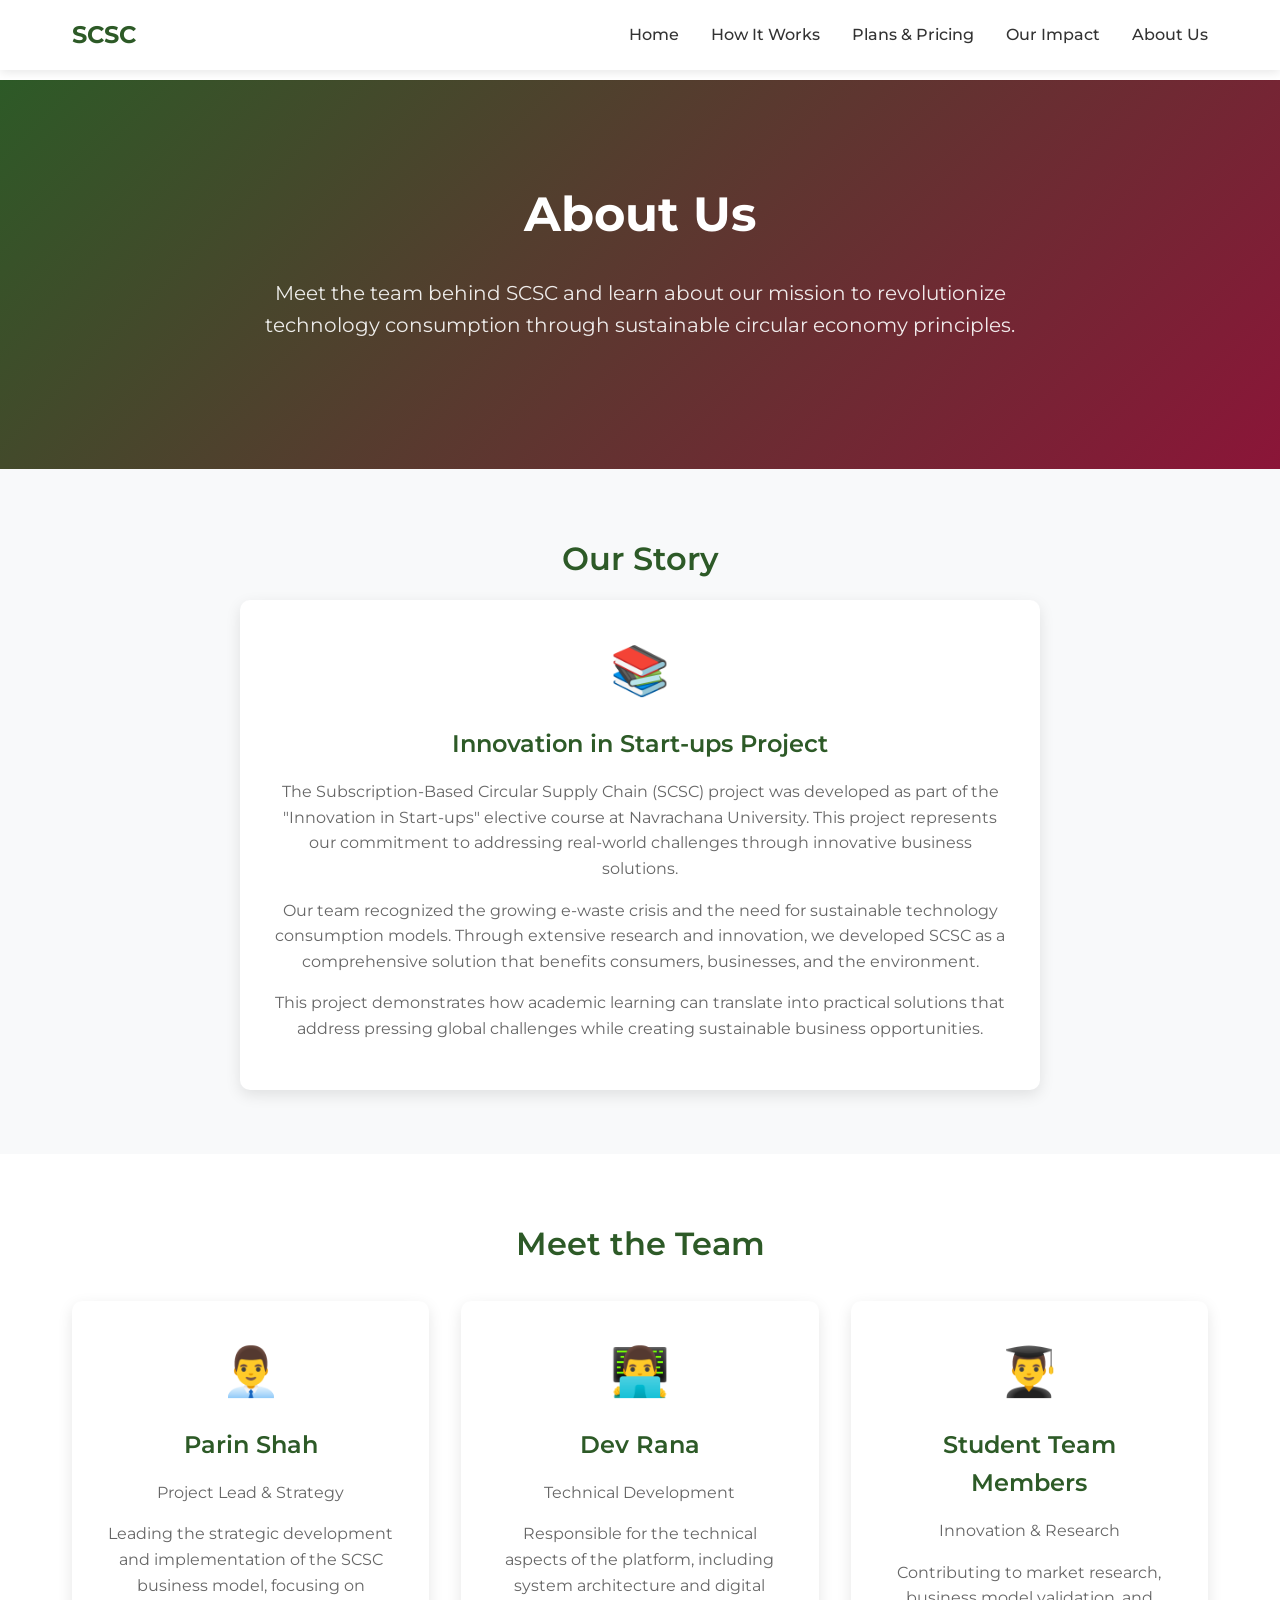
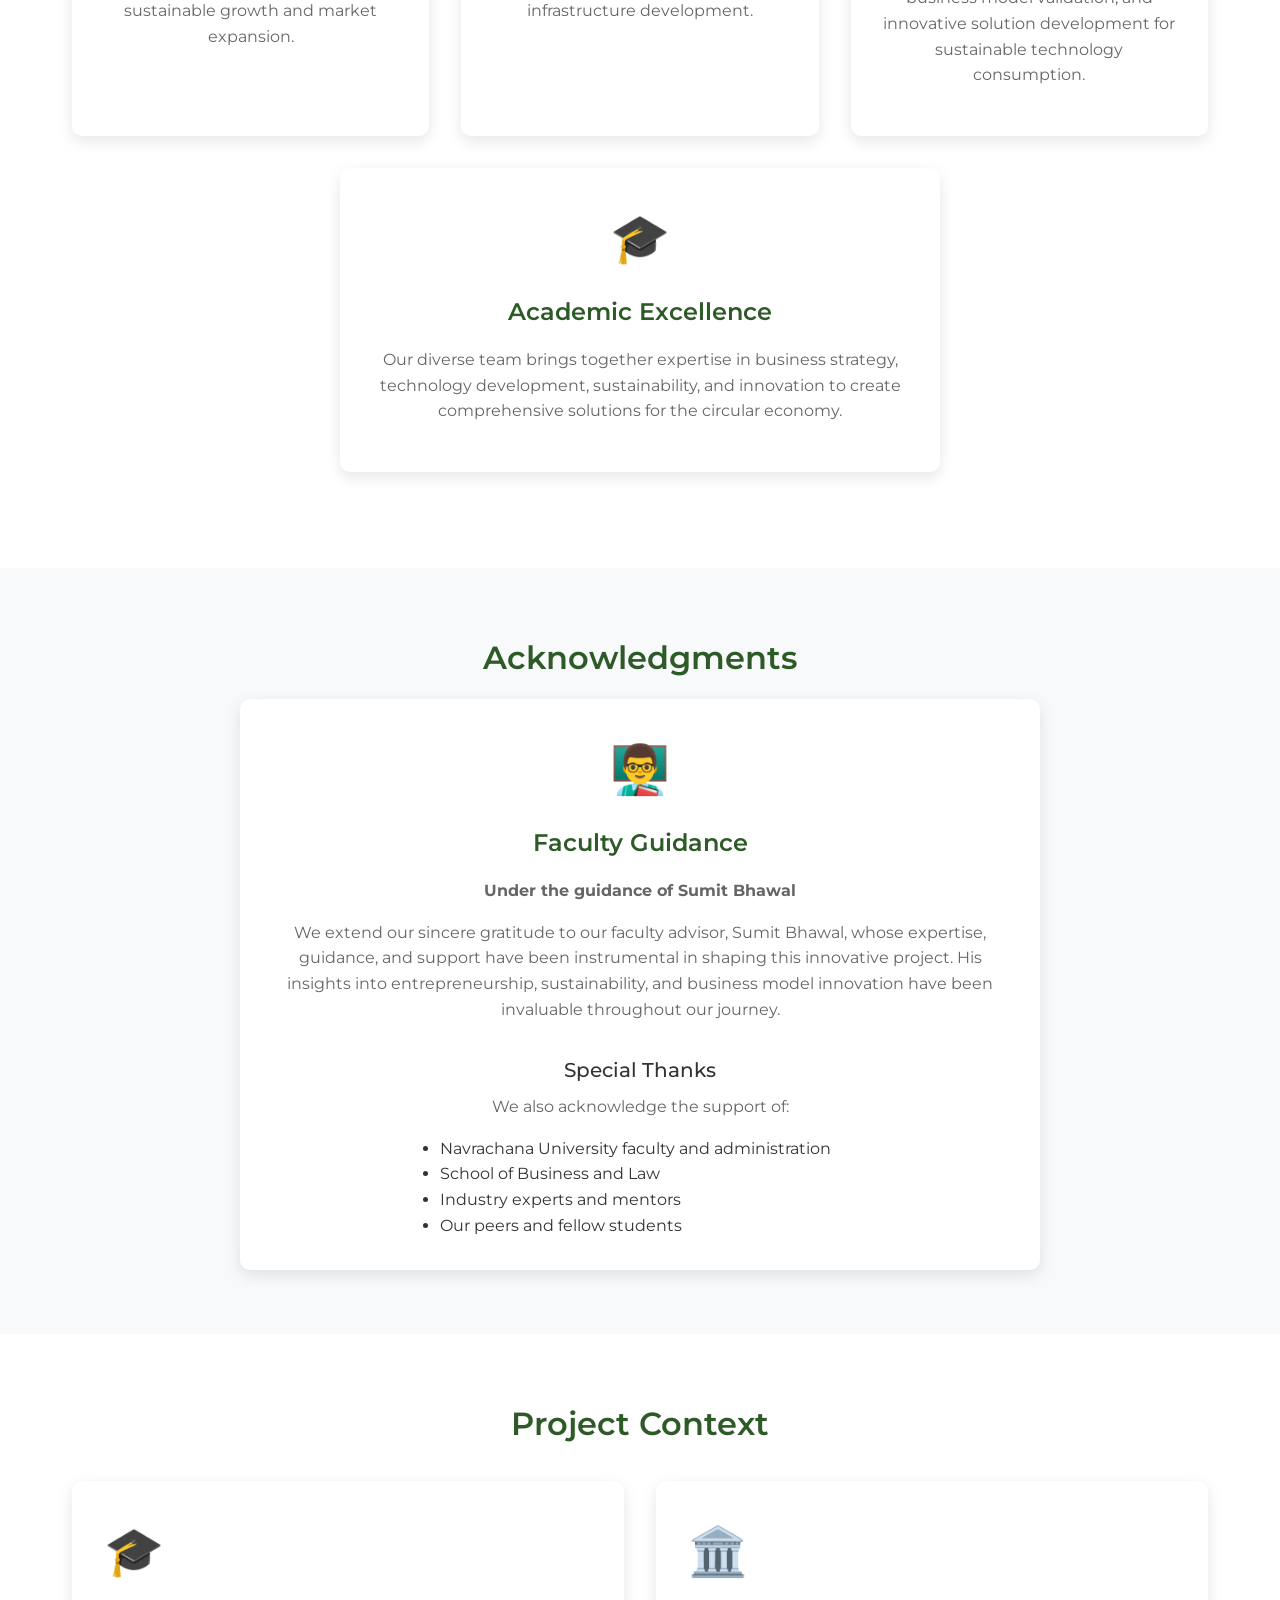
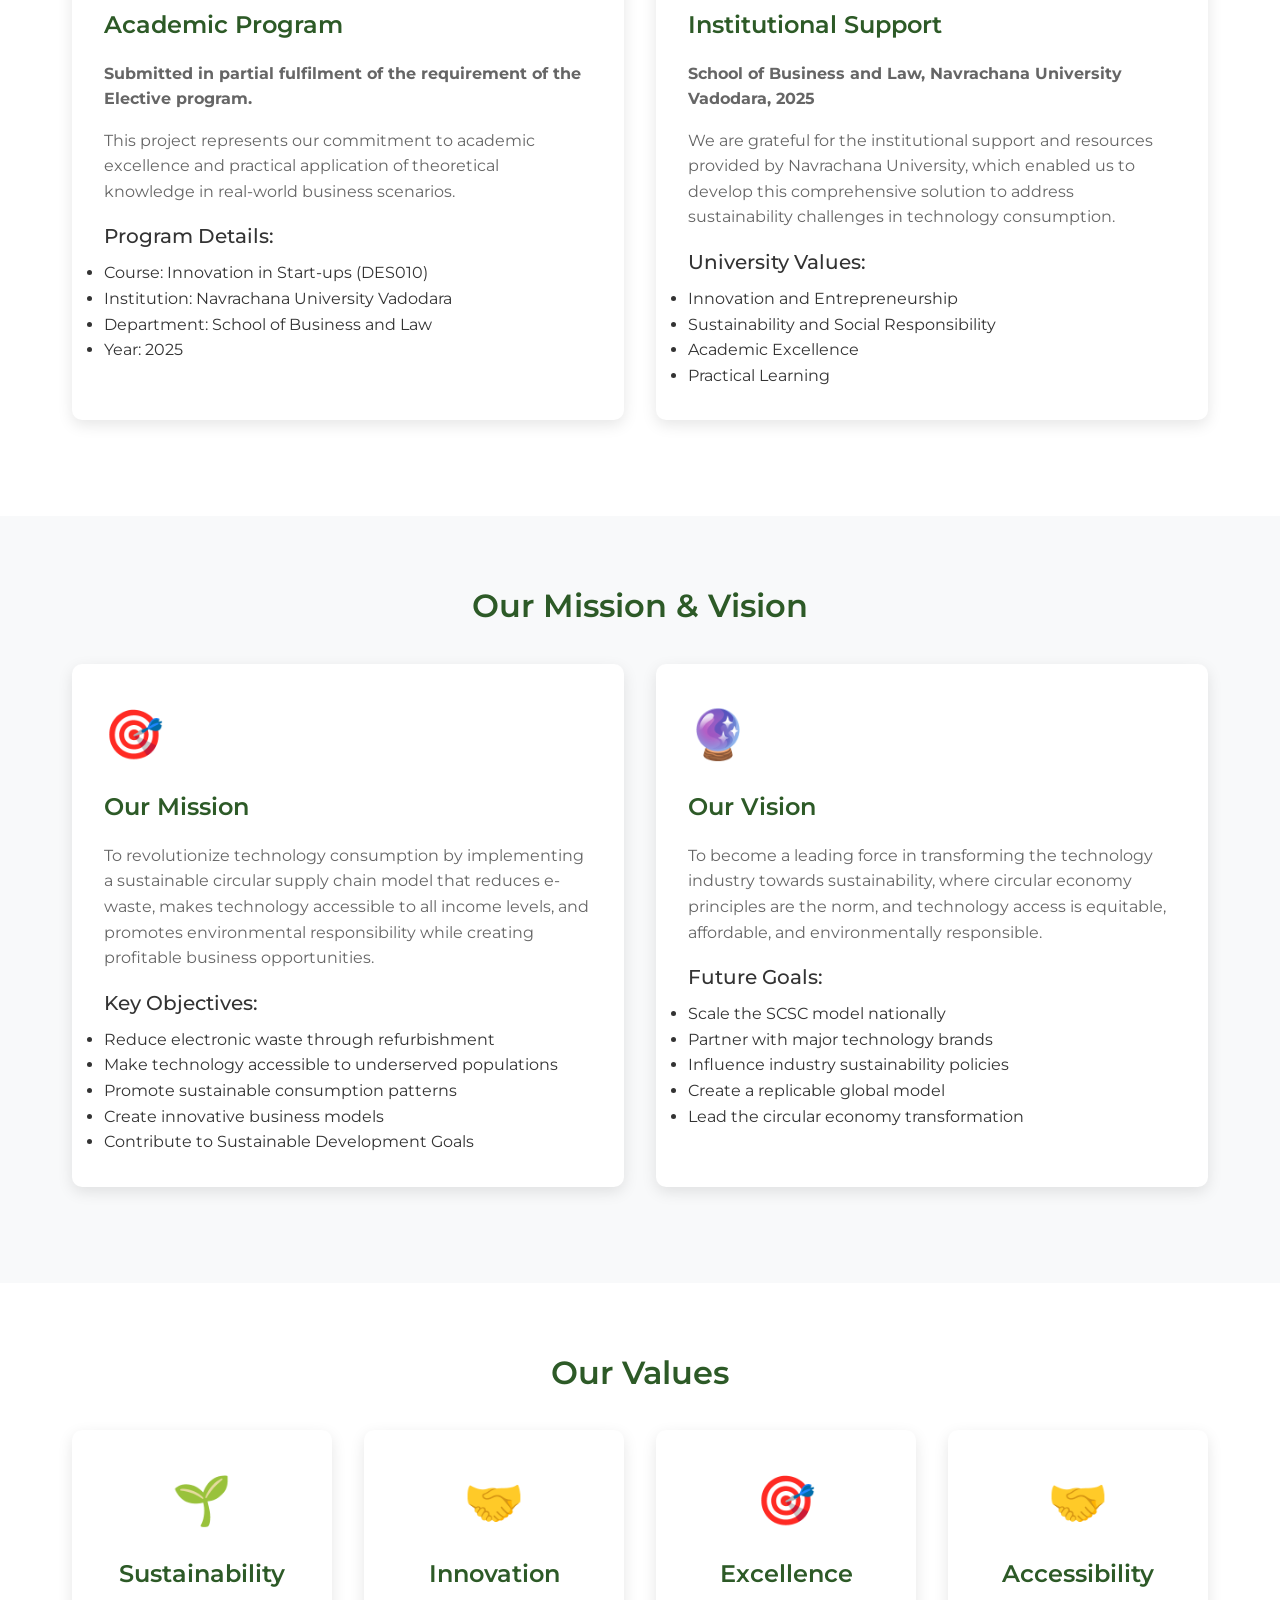
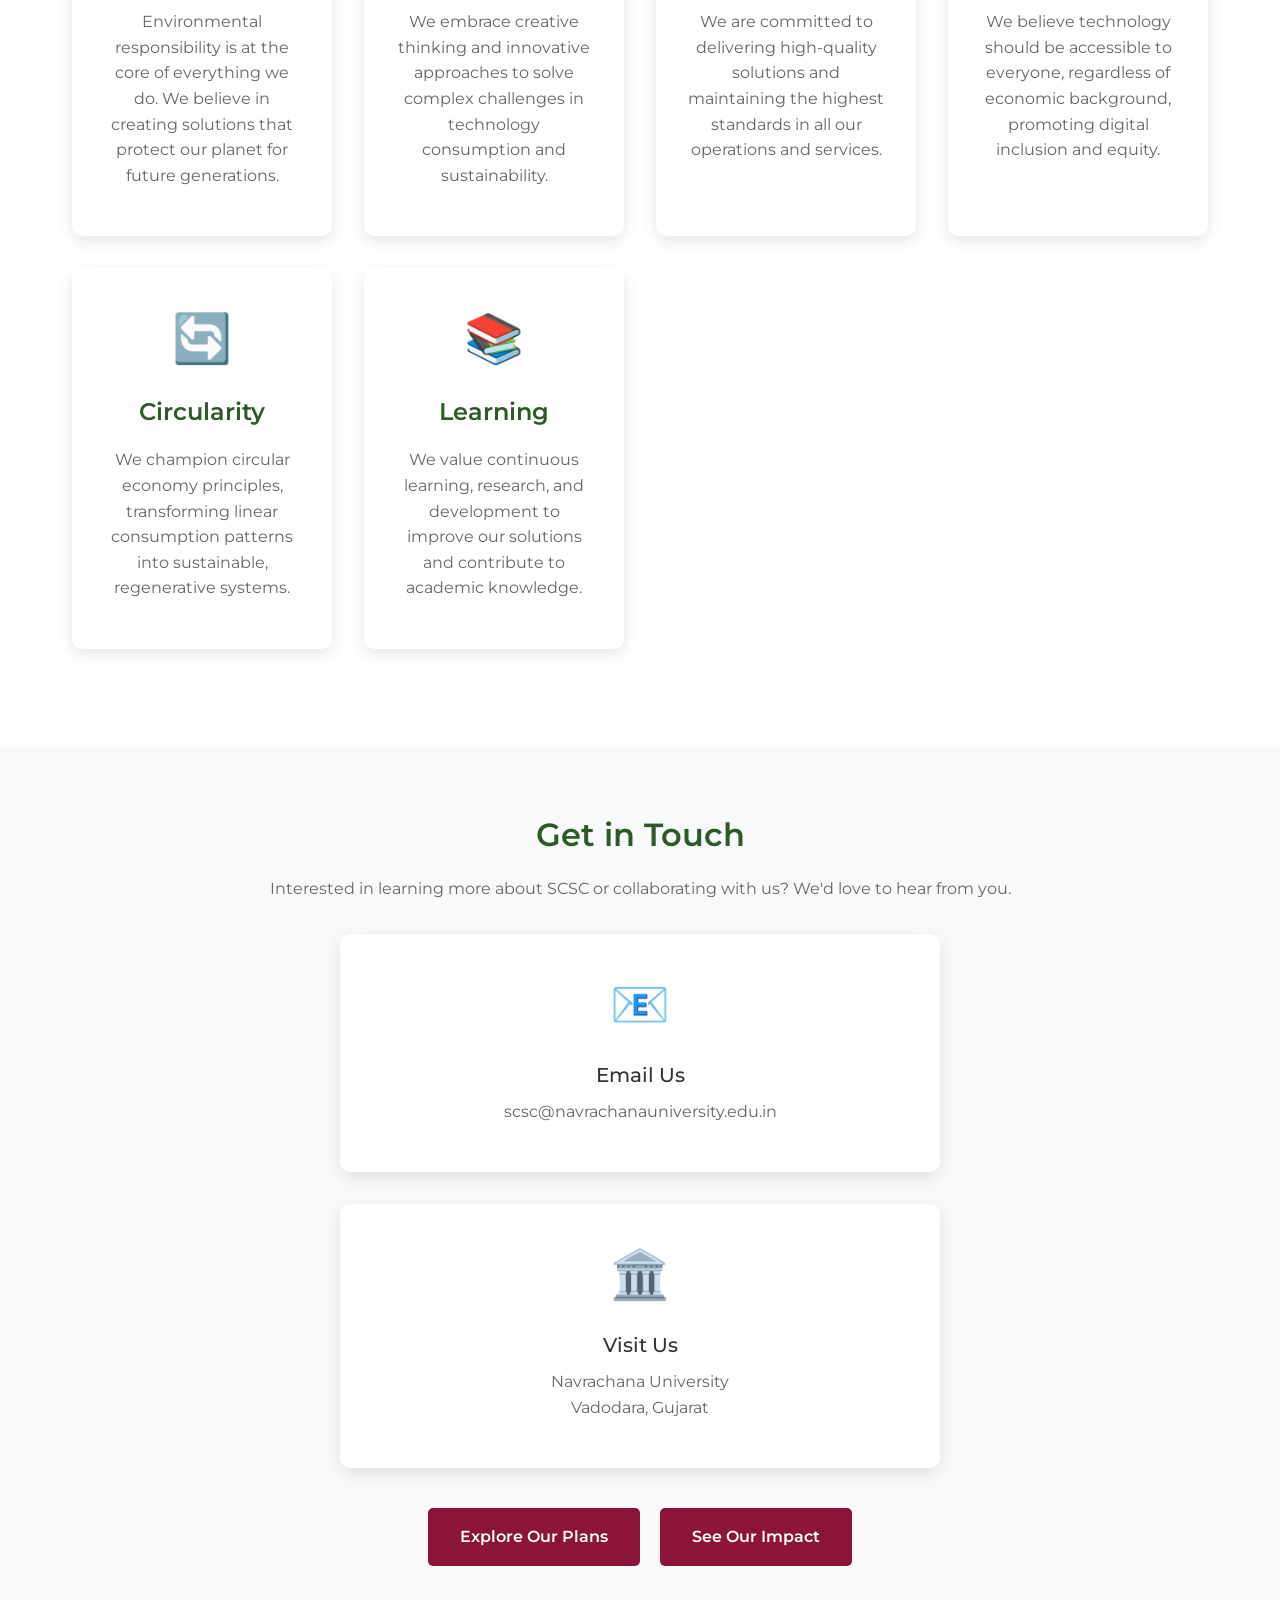
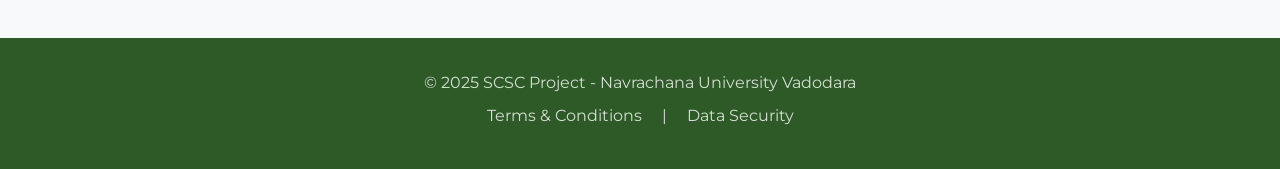
==== about.html @ feb9f596 "Initial website commit" ====
<!DOCTYPE html>
<html lang="en">
<head>
    <meta charset="UTF-8">
    <meta name="viewport" content="width=device-width, initial-scale=1.0">
    <title>About Us - Subscription-Based Circular Supply Chain</title>
    <meta name="description" content="Learn about the SCSC project team, our mission, and our commitment to sustainable technology through circular economy principles.">
    <link rel="stylesheet" href="css/style.css">
    <link href="https://fonts.googleapis.com/css2?family=Montserrat:wght@300;400;500;600;700&display=swap" rel="stylesheet">
</head>
<body>
    <!-- Header -->
    <header class="header">
        <nav class="navbar">
            <a href="index.html" class="logo">
                <img src="images/logo.png" alt="Navrachana University Logo" onerror="this.style.display='none'; this.nextElementSibling.style.display='inline';">
                <span style="display:none;">SCSC</span>
            </a>
            <ul class="nav-links">
                <li><a href="index.html">Home</a></li>
                <li><a href="how-it-works.html">How It Works</a></li>
                <li><a href="plans.html">Plans & Pricing</a></li>
                <li><a href="impact.html">Our Impact</a></li>
                <li><a href="about.html">About Us</a></li>
            </ul>
            <div class="hamburger">
                <span></span>
                <span></span>
                <span></span>
            </div>
        </nav>
    </header>

    <!-- Main Content -->
    <main class="main-content">
        <!-- Hero Section -->
        <section class="hero">
            <div class="container">
                <h1>About Us</h1>
                <p>Meet the team behind SCSC and learn about our mission to revolutionize technology consumption through sustainable circular economy principles.</p>
            </div>
        </section>

        <!-- Our Story Section -->
        <section class="section">
            <div class="container">
                <h2 class="text-center">Our Story</h2>
                <div class="card text-center" style="max-width: 800px; margin: 0 auto;">
                    <div class="card-icon">📚</div>
                    <h3>Innovation in Start-ups Project</h3>
                    <p>The Subscription-Based Circular Supply Chain (SCSC) project was developed as part of the "Innovation in Start-ups" elective course at Navrachana University. This project represents our commitment to addressing real-world challenges through innovative business solutions.</p>
                    
                    <p>Our team recognized the growing e-waste crisis and the need for sustainable technology consumption models. Through extensive research and innovation, we developed SCSC as a comprehensive solution that benefits consumers, businesses, and the environment.</p>
                    
                    <p>This project demonstrates how academic learning can translate into practical solutions that address pressing global challenges while creating sustainable business opportunities.</p>
                </div>
            </div>
        </section>

        <!-- The Team Section -->
        <section class="section">
            <div class="container">
                <h2 class="text-center">Meet the Team</h2>
                <div class="grid grid-3">
                    <div class="card text-center">
                        <div class="card-icon">👨‍💼</div>
                        <h3>Parin Shah</h3>
                        <p>Project Lead & Strategy</p>
                        <p>Leading the strategic development and implementation of the SCSC business model, focusing on sustainable growth and market expansion.</p>
                    </div>
                    <div class="card text-center">
                        <div class="card-icon">👨‍💻</div>
                        <h3>Dev Rana</h3>
                        <p>Technical Development</p>
                        <p>Responsible for the technical aspects of the platform, including system architecture and digital infrastructure development.</p>
                    </div>
                    <div class="card text-center">
                        <div class="card-icon">👨‍🎓</div>
                        <h3>Student Team Members</h3>
                        <p>Innovation & Research</p>
                        <p>Contributing to market research, business model validation, and innovative solution development for sustainable technology consumption.</p>
                    </div>
                </div>
                
                <div class="card text-center" style="max-width: 600px; margin: 2rem auto;">
                    <div class="card-icon">🎓</div>
                    <h3>Academic Excellence</h3>
                    <p>Our diverse team brings together expertise in business strategy, technology development, sustainability, and innovation to create comprehensive solutions for the circular economy.</p>
                </div>
            </div>
        </section>

        <!-- Acknowledgments Section -->
        <section class="section">
            <div class="container">
                <h2 class="text-center">Acknowledgments</h2>
                <div class="card text-center" style="max-width: 800px; margin: 0 auto;">
                    <div class="card-icon">👨‍🏫</div>
                    <h3>Faculty Guidance</h3>
                    <p><strong>Under the guidance of Sumit Bhawal</strong></p>
                    <p>We extend our sincere gratitude to our faculty advisor, Sumit Bhawal, whose expertise, guidance, and support have been instrumental in shaping this innovative project. His insights into entrepreneurship, sustainability, and business model innovation have been invaluable throughout our journey.</p>
                    
                    <div style="margin-top: 2rem;">
                        <h4>Special Thanks</h4>
                        <p>We also acknowledge the support of:</p>
                        <ul style="text-align: left; max-width: 400px; margin: 0 auto;">
                            <li>Navrachana University faculty and administration</li>
                            <li>School of Business and Law</li>
                            <li>Industry experts and mentors</li>
                            <li>Our peers and fellow students</li>
                        </ul>
                    </div>
                </div>
            </div>
        </section>

        <!-- Project Context Section -->
        <section class="section">
            <div class="container">
                <h2 class="text-center">Project Context</h2>
                <div class="grid grid-2">
                    <div class="card">
                        <div class="card-icon">🎓</div>
                        <h3>Academic Program</h3>
                        <p><strong>Submitted in partial fulfilment of the requirement of the Elective program.</strong></p>
                        <p>This project represents our commitment to academic excellence and practical application of theoretical knowledge in real-world business scenarios.</p>
                        
                        <h4>Program Details:</h4>
                        <ul>
                            <li>Course: Innovation in Start-ups (DES010)</li>
                            <li>Institution: Navrachana University Vadodara</li>
                            <li>Department: School of Business and Law</li>
                            <li>Year: 2025</li>
                        </ul>
                    </div>
                    <div class="card">
                        <div class="card-icon">🏛️</div>
                        <h3>Institutional Support</h3>
                        <p><strong>School of Business and Law, Navrachana University Vadodara, 2025</strong></p>
                        <p>We are grateful for the institutional support and resources provided by Navrachana University, which enabled us to develop this comprehensive solution to address sustainability challenges in technology consumption.</p>
                        
                        <h4>University Values:</h4>
                        <ul>
                            <li>Innovation and Entrepreneurship</li>
                            <li>Sustainability and Social Responsibility</li>
                            <li>Academic Excellence</li>
                            <li>Practical Learning</li>
                        </ul>
                    </div>
                </div>
            </div>
        </section>

        <!-- Mission & Vision Section -->
        <section class="section">
            <div class="container">
                <h2 class="text-center">Our Mission & Vision</h2>
                <div class="grid grid-2">
                    <div class="card">
                        <div class="card-icon">🎯</div>
                        <h3>Our Mission</h3>
                        <p>To revolutionize technology consumption by implementing a sustainable circular supply chain model that reduces e-waste, makes technology accessible to all income levels, and promotes environmental responsibility while creating profitable business opportunities.</p>
                        
                        <h4>Key Objectives:</h4>
                        <ul>
                            <li>Reduce electronic waste through refurbishment</li>
                            <li>Make technology accessible to underserved populations</li>
                            <li>Promote sustainable consumption patterns</li>
                            <li>Create innovative business models</li>
                            <li>Contribute to Sustainable Development Goals</li>
                        </ul>
                    </div>
                    <div class="card">
                        <div class="card-icon">🔮</div>
                        <h3>Our Vision</h3>
                        <p>To become a leading force in transforming the technology industry towards sustainability, where circular economy principles are the norm, and technology access is equitable, affordable, and environmentally responsible.</p>
                        
                        <h4>Future Goals:</h4>
                        <ul>
                            <li>Scale the SCSC model nationally</li>
                            <li>Partner with major technology brands</li>
                            <li>Influence industry sustainability policies</li>
                            <li>Create a replicable global model</li>
                            <li>Lead the circular economy transformation</li>
                        </ul>
                    </div>
                </div>
            </div>
        </section>

        <!-- Values Section -->
        <section class="section">
            <div class="container">
                <h2 class="text-center">Our Values</h2>
                <div class="grid grid-3">
                    <div class="card text-center">
                        <div class="card-icon">🌱</div>
                        <h3>Sustainability</h3>
                        <p>Environmental responsibility is at the core of everything we do. We believe in creating solutions that protect our planet for future generations.</p>
                    </div>
                    <div class="card text-center">
                        <div class="card-icon">🤝</div>
                        <h3>Innovation</h3>
                        <p>We embrace creative thinking and innovative approaches to solve complex challenges in technology consumption and sustainability.</p>
                    </div>
                    <div class="card text-center">
                        <div class="card-icon">🎯</div>
                        <h3>Excellence</h3>
                        <p>We are committed to delivering high-quality solutions and maintaining the highest standards in all our operations and services.</p>
                    </div>
                    <div class="card text-center">
                        <div class="card-icon">🤝</div>
                        <h3>Accessibility</h3>
                        <p>We believe technology should be accessible to everyone, regardless of economic background, promoting digital inclusion and equity.</p>
                    </div>
                    <div class="card text-center">
                        <div class="card-icon">🔄</div>
                        <h3>Circularity</h3>
                        <p>We champion circular economy principles, transforming linear consumption patterns into sustainable, regenerative systems.</p>
                    </div>
                    <div class="card text-center">
                        <div class="card-icon">📚</div>
                        <h3>Learning</h3>
                        <p>We value continuous learning, research, and development to improve our solutions and contribute to academic knowledge.</p>
                    </div>
                </div>
            </div>
        </section>

        <!-- Contact Section -->
        <section class="section">
            <div class="container text-center">
                <h2>Get in Touch</h2>
                <p>Interested in learning more about SCSC or collaborating with us? We'd love to hear from you.</p>
                <div class="grid grid-2" style="max-width: 600px; margin: 2rem auto;">
                    <div class="card">
                        <div class="card-icon">📧</div>
                        <h4>Email Us</h4>
                        <p>scsc@navrachanauniversity.edu.in</p>
                    </div>
                    <div class="card">
                        <div class="card-icon">🏛️</div>
                        <h4>Visit Us</h4>
                        <p>Navrachana University<br>Vadodara, Gujarat</p>
                    </div>
                </div>
                <a href="plans.html" class="cta-button">Explore Our Plans</a>
                <a href="impact.html" class="cta-button">See Our Impact</a>
            </div>
        </section>
    </main>

    <!-- Footer -->
    <footer class="footer">
        <div class="container">
            <p>&copy; 2025 SCSC Project - Navrachana University Vadodara</p>
            <p>
                <a href="#">Terms & Conditions</a> | 
                <a href="#">Data Security</a>
            </p>
        </div>
    </footer>

    <script src="js/script.js"></script>
</body>
</html>
---- css/style.css ----
/* ===========================================
   SCSC Website - Main Stylesheet
   Subscription-Based Circular Supply Chain
   =========================================== */

/* ===========================================
   GLOBAL STYLES
   =========================================== */

* {
    margin: 0;
    padding: 0;
    box-sizing: border-box;
}

body {
    font-family: 'Montserrat', 'Lato', 'Roboto', sans-serif;
    line-height: 1.6;
    color: #333;
    background-color: #ffffff;
}

/* Navrachana University Color Palette */
:root {
    --primary-green: #2d5a27;    /* Dark green from Navrachana logo */
    --accent-red: #8b1538;       /* Deep red from Navrachana logo */
    --text-dark: #333333;
    --text-light: #666666;
    --background-white: #ffffff;
    --background-light: #f8f9fa;
    --border-light: #e9ecef;
}

/* ===========================================
   TYPOGRAPHY
   =========================================== */

h1 {
    font-size: 2.5rem;
    font-weight: 700;
    color: var(--primary-green);
    margin-bottom: 1rem;
}

h2 {
    font-size: 2rem;
    font-weight: 600;
    color: var(--primary-green);
    margin-bottom: 1rem;
}

h3 {
    font-size: 1.5rem;
    font-weight: 600;
    color: var(--text-dark);
    margin-bottom: 0.75rem;
}

h4 {
    font-size: 1.25rem;
    font-weight: 500;
    color: var(--text-dark);
    margin-bottom: 0.5rem;
}

p {
    margin-bottom: 1rem;
    color: var(--text-light);
}

/* ===========================================
   HEADER & NAVIGATION
   =========================================== */

.header {
    background-color: var(--background-white);
    box-shadow: 0 2px 10px rgba(0, 0, 0, 0.1);
    position: fixed;
    top: 0;
    width: 100%;
    z-index: 1000;
}

.navbar {
    display: flex;
    justify-content: space-between;
    align-items: center;
    padding: 1rem 2rem;
    max-width: 1200px;
    margin: 0 auto;
}

.logo {
    display: flex;
    align-items: center;
    font-size: 1.5rem;
    font-weight: 700;
    color: var(--primary-green);
    text-decoration: none;
}

.logo img {
    height: 40px;
    margin-right: 0.5rem;
}

.nav-links {
    display: flex;
    list-style: none;
    gap: 2rem;
}

.nav-links a {
    text-decoration: none;
    color: var(--text-dark);
    font-weight: 500;
    transition: color 0.3s ease;
}

.nav-links a:hover {
    color: var(--primary-green);
}

.hamburger {
    display: none;
    flex-direction: column;
    cursor: pointer;
}

.hamburger span {
    width: 25px;
    height: 3px;
    background-color: var(--text-dark);
    margin: 3px 0;
    transition: 0.3s;
}

/* ===========================================
   MAIN CONTENT
   =========================================== */

.main-content {
    margin-top: 80px; /* Account for fixed header */
    min-height: calc(100vh - 160px);
}

.container {
    max-width: 1200px;
    margin: 0 auto;
    padding: 0 2rem;
}

.section {
    padding: 4rem 0;
}

.section:nth-child(even) {
    background-color: var(--background-light);
}

/* ===========================================
   HERO SECTION
   =========================================== */

.hero {
    background: linear-gradient(135deg, var(--primary-green) 0%, var(--accent-red) 100%);
    color: white;
    text-align: center;
    padding: 6rem 0;
}

.hero h1 {
    color: white;
    font-size: 3rem;
    margin-bottom: 1.5rem;
}

.hero p {
    font-size: 1.25rem;
    color: rgba(255, 255, 255, 0.9);
    max-width: 800px;
    margin: 0 auto 2rem;
}

.cta-button {
    display: inline-block;
    background-color: var(--accent-red);
    color: white;
    padding: 1rem 2rem;
    text-decoration: none;
    border-radius: 5px;
    font-weight: 600;
    transition: background-color 0.3s ease;
    margin: 0.5rem;
}

.cta-button:hover {
    background-color: #6b0f2a;
}

/* ===========================================
   GRID LAYOUTS
   =========================================== */

.grid {
    display: grid;
    gap: 2rem;
    margin: 2rem 0;
}

.grid-2 {
    grid-template-columns: repeat(auto-fit, minmax(300px, 1fr));
}

.grid-3 {
    grid-template-columns: repeat(auto-fit, minmax(250px, 1fr));
}

.grid-4 {
    grid-template-columns: repeat(auto-fit, minmax(200px, 1fr));
}

/* ===========================================
   CARDS
   =========================================== */

.card {
    background-color: var(--background-white);
    border-radius: 10px;
    padding: 2rem;
    box-shadow: 0 5px 15px rgba(0, 0, 0, 0.1);
    transition: transform 0.3s ease;
}

.card:hover {
    transform: translateY(-5px);
}

.card h3 {
    color: var(--primary-green);
    margin-bottom: 1rem;
}

.card-icon {
    font-size: 3rem;
    color: var(--accent-red);
    margin-bottom: 1rem;
}

/* ===========================================
   TABLES
   =========================================== */

.table-container {
    overflow-x: auto;
    margin: 2rem 0;
}

table {
    width: 100%;
    border-collapse: collapse;
    background-color: var(--background-white);
    border-radius: 10px;
    overflow: hidden;
    box-shadow: 0 5px 15px rgba(0, 0, 0, 0.1);
}

th, td {
    padding: 1rem;
    text-align: left;
    border-bottom: 1px solid var(--border-light);
}

th {
    background-color: var(--primary-green);
    color: white;
    font-weight: 600;
}

tr:hover {
    background-color: var(--background-light);
}

/* ===========================================
   STATS CARDS
   =========================================== */

.stat-card {
    text-align: center;
    padding: 2rem;
    background-color: var(--background-white);
    border-radius: 10px;
    box-shadow: 0 5px 15px rgba(0, 0, 0, 0.1);
}

.stat-number {
    font-size: 3rem;
    font-weight: 700;
    color: var(--accent-red);
    margin-bottom: 0.5rem;
}

.stat-label {
    font-size: 1.1rem;
    color: var(--text-light);
    font-weight: 500;
}

/* ===========================================
   FOOTER
   =========================================== */

.footer {
    background-color: var(--primary-green);
    color: white;
    padding: 2rem 0;
    text-align: center;
}

.footer p {
    color: rgba(255, 255, 255, 0.8);
    margin-bottom: 0.5rem;
}

.footer a {
    color: rgba(255, 255, 255, 0.8);
    text-decoration: none;
    margin: 0 1rem;
}

.footer a:hover {
    color: white;
}

/* ===========================================
   RESPONSIVE DESIGN
   =========================================== */

@media (max-width: 768px) {
    .hamburger {
        display: flex;
    }
    
    .nav-links {
        position: fixed;
        left: -100%;
        top: 70px;
        flex-direction: column;
        background-color: var(--background-white);
        width: 100%;
        text-align: center;
        transition: 0.3s;
        box-shadow: 0 10px 27px rgba(0, 0, 0, 0.05);
        padding: 2rem 0;
    }
    
    .nav-links.active {
        left: 0;
    }
    
    .nav-links li {
        margin: 1rem 0;
    }
    
    .hero h1 {
        font-size: 2rem;
    }
    
    .hero p {
        font-size: 1rem;
    }
    
    h1 {
        font-size: 2rem;
    }
    
    h2 {
        font-size: 1.5rem;
    }
    
    .container {
        padding: 0 1rem;
    }
    
    .section {
        padding: 2rem 0;
    }
    
    .grid-3 {
        grid-template-columns: 1fr;
    }
    
    .grid-4 {
        grid-template-columns: repeat(2, 1fr);
    }
}

@media (max-width: 480px) {
    .navbar {
        padding: 1rem;
    }
    
    .hero {
        padding: 4rem 0;
    }
    
    .grid-4 {
        grid-template-columns: 1fr;
    }
    
    .stat-number {
        font-size: 2rem;
    }
}

/* ===========================================
   UTILITY CLASSES
   =========================================== */

.text-center {
    text-align: center;
}

.text-left {
    text-align: left;
}

.text-right {
    text-align: right;
}

.mb-1 { margin-bottom: 0.5rem; }
.mb-2 { margin-bottom: 1rem; }
.mb-3 { margin-bottom: 1.5rem; }
.mb-4 { margin-bottom: 2rem; }

.mt-1 { margin-top: 0.5rem; }
.mt-2 { margin-top: 1rem; }
.mt-3 { margin-top: 1.5rem; }
.mt-4 { margin-top: 2rem; }

.hidden {
    display: none;
}

.visible {
    display: block;
}
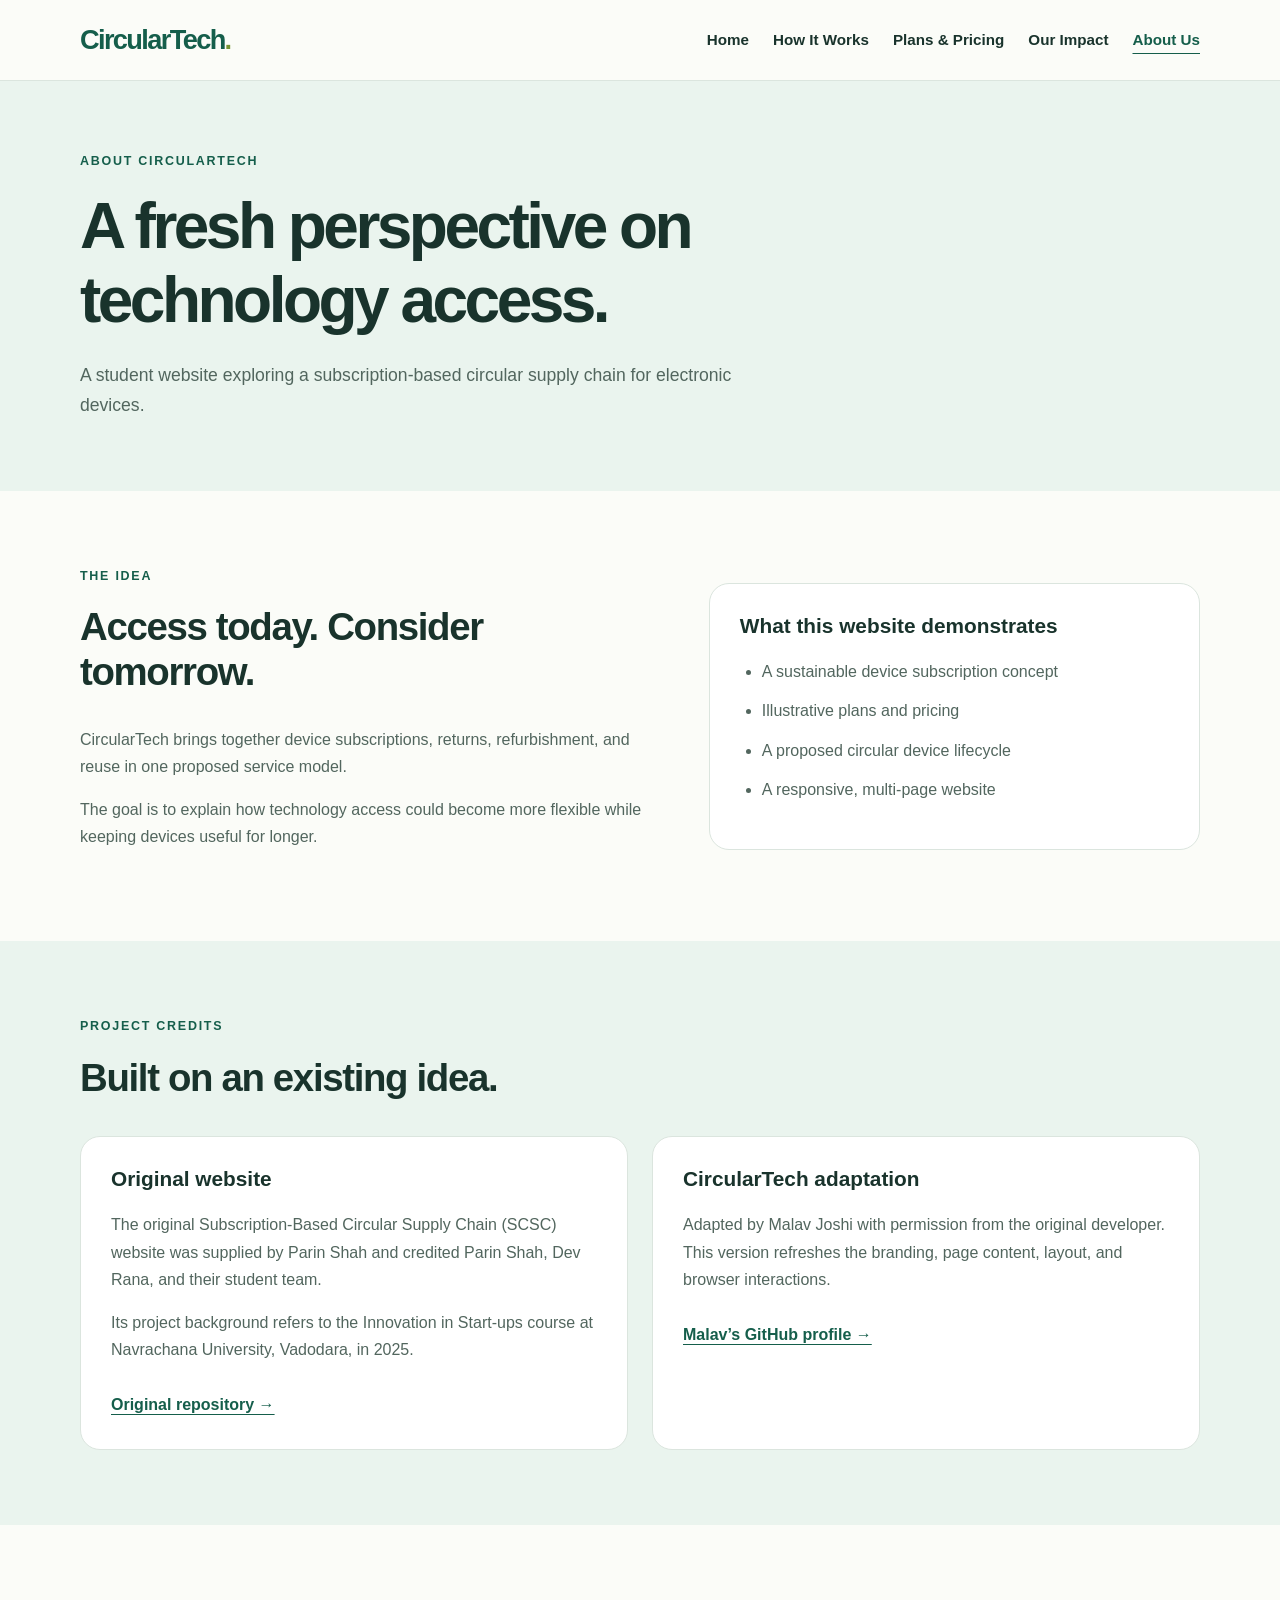
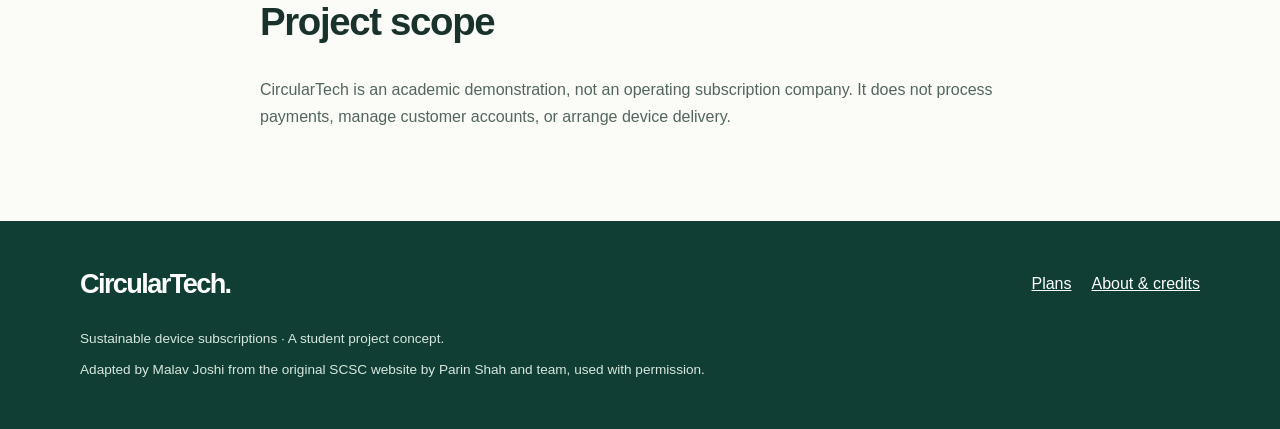
==== commit 42f28cba: "Refresh website with CircularTech branding and design" ====
--- a/about.html
+++ b/about.html
@@ -1,267 +1,108 @@
 <!DOCTYPE html>
 <html lang="en">
 <head>
-    <meta charset="UTF-8">
-    <meta name="viewport" content="width=device-width, initial-scale=1.0">
-    <title>About Us - Subscription-Based Circular Supply Chain</title>
-    <meta name="description" content="Learn about the SCSC project team, our mission, and our commitment to sustainable technology through circular economy principles.">
-    <link rel="stylesheet" href="css/style.css">
-    <link href="https://fonts.googleapis.com/css2?family=Montserrat:wght@300;400;500;600;700&display=swap" rel="stylesheet">
+  <meta charset="UTF-8">
+  <meta name="viewport" content="width=device-width, initial-scale=1.0">
+  <meta name="description"
+        content="Learn about CircularTech and the original student project behind it.">
+  <title>About Us | CircularTech</title>
+  <link rel="stylesheet" href="css/style.css">
+  <script src="js/script.js" defer></script>
 </head>
 <body>
-    <!-- Header -->
-    <header class="header">
-        <nav class="navbar">
-            <a href="index.html" class="logo">
-                <img src="images/logo.png" alt="Navrachana University Logo" onerror="this.style.display='none'; this.nextElementSibling.style.display='inline';">
-                <span style="display:none;">SCSC</span>
+  <a class="skip-link" href="#main">Skip to content</a>
+  <header id="site-header"></header>
+
+  <main id="main">
+    <section class="page-hero">
+      <div class="container">
+        <span class="eyebrow">ABOUT CIRCULARTECH</span>
+        <h1>A fresh perspective on technology access.</h1>
+        <p>
+          A student website exploring a subscription-based circular
+          supply chain for electronic devices.
+        </p>
+      </div>
+    </section>
+
+    <section class="section">
+      <div class="container split">
+        <div>
+          <span class="eyebrow">THE IDEA</span>
+          <h2>Access today. Consider tomorrow.</h2>
+          <p>
+            CircularTech brings together device subscriptions, returns,
+            refurbishment, and reuse in one proposed service model.
+          </p>
+          <p>
+            The goal is to explain how technology access could become
+            more flexible while keeping devices useful for longer.
+          </p>
+        </div>
+        <article class="card">
+          <h3>What this website demonstrates</h3>
+          <ul class="feature-list">
+            <li>A sustainable device subscription concept</li>
+            <li>Illustrative plans and pricing</li>
+            <li>A proposed circular device lifecycle</li>
+            <li>A responsive, multi-page website</li>
+          </ul>
+        </article>
+      </div>
+    </section>
+
+    <section class="section section-tint">
+      <div class="container">
+        <div class="section-heading">
+          <span class="eyebrow">PROJECT CREDITS</span>
+          <h2>Built on an existing idea.</h2>
+        </div>
+
+        <div class="grid grid-two">
+          <article class="card">
+            <h3>Original website</h3>
+            <p>
+              The original Subscription-Based Circular Supply Chain
+              (SCSC) website was supplied by Parin Shah and credited
+              Parin Shah, Dev Rana, and their student team.
+            </p>
+            <p>
+              Its project background refers to the Innovation in Start-ups
+              course at Navrachana University, Vadodara, in 2025.
+            </p>
+            <a class="text-link"
+               href="https://github.com/ParinShah2312/Subscription-Based-Circular-Supply-Chain-">
+              Original repository →
             </a>
-            <ul class="nav-links">
-                <li><a href="index.html">Home</a></li>
-                <li><a href="how-it-works.html">How It Works</a></li>
-                <li><a href="plans.html">Plans & Pricing</a></li>
-                <li><a href="impact.html">Our Impact</a></li>
-                <li><a href="about.html">About Us</a></li>
-            </ul>
-            <div class="hamburger">
-                <span></span>
-                <span></span>
-                <span></span>
-            </div>
-        </nav>
-    </header>
+          </article>
 
-    <!-- Main Content -->
-    <main class="main-content">
-        <!-- Hero Section -->
-        <section class="hero">
-            <div class="container">
-                <h1>About Us</h1>
-                <p>Meet the team behind SCSC and learn about our mission to revolutionize technology consumption through sustainable circular economy principles.</p>
-            </div>
-        </section>
+          <article class="card">
+            <h3>CircularTech adaptation</h3>
+            <p>
+              Adapted by Malav Joshi with permission from the original
+              developer. This version refreshes the branding, page content,
+              layout, and browser interactions.
+            </p>
+            <a class="text-link" href="https://github.com/malavjoshi003">
+              Malav’s GitHub profile →
+            </a>
+          </article>
+        </div>
+      </div>
+    </section>
 
-        <!-- Our Story Section -->
-        <section class="section">
-            <div class="container">
-                <h2 class="text-center">Our Story</h2>
-                <div class="card text-center" style="max-width: 800px; margin: 0 auto;">
-                    <div class="card-icon">📚</div>
-                    <h3>Innovation in Start-ups Project</h3>
-                    <p>The Subscription-Based Circular Supply Chain (SCSC) project was developed as part of the "Innovation in Start-ups" elective course at Navrachana University. This project represents our commitment to addressing real-world challenges through innovative business solutions.</p>
-                    
-                    <p>Our team recognized the growing e-waste crisis and the need for sustainable technology consumption models. Through extensive research and innovation, we developed SCSC as a comprehensive solution that benefits consumers, businesses, and the environment.</p>
-                    
-                    <p>This project demonstrates how academic learning can translate into practical solutions that address pressing global challenges while creating sustainable business opportunities.</p>
-                </div>
-            </div>
-        </section>
+    <section class="section">
+      <div class="container narrow">
+        <h2>Project scope</h2>
+        <p>
+          CircularTech is an academic demonstration, not an operating
+          subscription company. It does not process payments, manage
+          customer accounts, or arrange device delivery.
+        </p>
+      </div>
+    </section>
+  </main>
 
-        <!-- The Team Section -->
-        <section class="section">
-            <div class="container">
-                <h2 class="text-center">Meet the Team</h2>
-                <div class="grid grid-3">
-                    <div class="card text-center">
-                        <div class="card-icon">👨‍💼</div>
-                        <h3>Parin Shah</h3>
-                        <p>Project Lead & Strategy</p>
-                        <p>Leading the strategic development and implementation of the SCSC business model, focusing on sustainable growth and market expansion.</p>
-                    </div>
-                    <div class="card text-center">
-                        <div class="card-icon">👨‍💻</div>
-                        <h3>Dev Rana</h3>
-                        <p>Technical Development</p>
-                        <p>Responsible for the technical aspects of the platform, including system architecture and digital infrastructure development.</p>
-                    </div>
-                    <div class="card text-center">
-                        <div class="card-icon">👨‍🎓</div>
-                        <h3>Student Team Members</h3>
-                        <p>Innovation & Research</p>
-                        <p>Contributing to market research, business model validation, and innovative solution development for sustainable technology consumption.</p>
-                    </div>
-                </div>
-                
-                <div class="card text-center" style="max-width: 600px; margin: 2rem auto;">
-                    <div class="card-icon">🎓</div>
-                    <h3>Academic Excellence</h3>
-                    <p>Our diverse team brings together expertise in business strategy, technology development, sustainability, and innovation to create comprehensive solutions for the circular economy.</p>
-                </div>
-            </div>
-        </section>
-
-        <!-- Acknowledgments Section -->
-        <section class="section">
-            <div class="container">
-                <h2 class="text-center">Acknowledgments</h2>
-                <div class="card text-center" style="max-width: 800px; margin: 0 auto;">
-                    <div class="card-icon">👨‍🏫</div>
-                    <h3>Faculty Guidance</h3>
-                    <p><strong>Under the guidance of Sumit Bhawal</strong></p>
-                    <p>We extend our sincere gratitude to our faculty advisor, Sumit Bhawal, whose expertise, guidance, and support have been instrumental in shaping this innovative project. His insights into entrepreneurship, sustainability, and business model innovation have been invaluable throughout our journey.</p>
-                    
-                    <div style="margin-top: 2rem;">
-                        <h4>Special Thanks</h4>
-                        <p>We also acknowledge the support of:</p>
-                        <ul style="text-align: left; max-width: 400px; margin: 0 auto;">
-                            <li>Navrachana University faculty and administration</li>
-                            <li>School of Business and Law</li>
-                            <li>Industry experts and mentors</li>
-                            <li>Our peers and fellow students</li>
-                        </ul>
-                    </div>
-                </div>
-            </div>
-        </section>
-
-        <!-- Project Context Section -->
-        <section class="section">
-            <div class="container">
-                <h2 class="text-center">Project Context</h2>
-                <div class="grid grid-2">
-                    <div class="card">
-                        <div class="card-icon">🎓</div>
-                        <h3>Academic Program</h3>
-                        <p><strong>Submitted in partial fulfilment of the requirement of the Elective program.</strong></p>
-                        <p>This project represents our commitment to academic excellence and practical application of theoretical knowledge in real-world business scenarios.</p>
-                        
-                        <h4>Program Details:</h4>
-                        <ul>
-                            <li>Course: Innovation in Start-ups (DES010)</li>
-                            <li>Institution: Navrachana University Vadodara</li>
-                            <li>Department: School of Business and Law</li>
-                            <li>Year: 2025</li>
-                        </ul>
-                    </div>
-                    <div class="card">
-                        <div class="card-icon">🏛️</div>
-                        <h3>Institutional Support</h3>
-                        <p><strong>School of Business and Law, Navrachana University Vadodara, 2025</strong></p>
-                        <p>We are grateful for the institutional support and resources provided by Navrachana University, which enabled us to develop this comprehensive solution to address sustainability challenges in technology consumption.</p>
-                        
-                        <h4>University Values:</h4>
-                        <ul>
-                            <li>Innovation and Entrepreneurship</li>
-                            <li>Sustainability and Social Responsibility</li>
-                            <li>Academic Excellence</li>
-                            <li>Practical Learning</li>
-                        </ul>
-                    </div>
-                </div>
-            </div>
-        </section>
-
-        <!-- Mission & Vision Section -->
-        <section class="section">
-            <div class="container">
-                <h2 class="text-center">Our Mission & Vision</h2>
-                <div class="grid grid-2">
-                    <div class="card">
-                        <div class="card-icon">🎯</div>
-                        <h3>Our Mission</h3>
-                        <p>To revolutionize technology consumption by implementing a sustainable circular supply chain model that reduces e-waste, makes technology accessible to all income levels, and promotes environmental responsibility while creating profitable business opportunities.</p>
-                        
-                        <h4>Key Objectives:</h4>
-                        <ul>
-                            <li>Reduce electronic waste through refurbishment</li>
-                            <li>Make technology accessible to underserved populations</li>
-                            <li>Promote sustainable consumption patterns</li>
-                            <li>Create innovative business models</li>
-                            <li>Contribute to Sustainable Development Goals</li>
-                        </ul>
-                    </div>
-                    <div class="card">
-                        <div class="card-icon">🔮</div>
-                        <h3>Our Vision</h3>
-                        <p>To become a leading force in transforming the technology industry towards sustainability, where circular economy principles are the norm, and technology access is equitable, affordable, and environmentally responsible.</p>
-                        
-                        <h4>Future Goals:</h4>
-                        <ul>
-                            <li>Scale the SCSC model nationally</li>
-                            <li>Partner with major technology brands</li>
-                            <li>Influence industry sustainability policies</li>
-                            <li>Create a replicable global model</li>
-                            <li>Lead the circular economy transformation</li>
-                        </ul>
-                    </div>
-                </div>
-            </div>
-        </section>
-
-        <!-- Values Section -->
-        <section class="section">
-            <div class="container">
-                <h2 class="text-center">Our Values</h2>
-                <div class="grid grid-3">
-                    <div class="card text-center">
-                        <div class="card-icon">🌱</div>
-                        <h3>Sustainability</h3>
-                        <p>Environmental responsibility is at the core of everything we do. We believe in creating solutions that protect our planet for future generations.</p>
-                    </div>
-                    <div class="card text-center">
-                        <div class="card-icon">🤝</div>
-                        <h3>Innovation</h3>
-                        <p>We embrace creative thinking and innovative approaches to solve complex challenges in technology consumption and sustainability.</p>
-                    </div>
-                    <div class="card text-center">
-                        <div class="card-icon">🎯</div>
-                        <h3>Excellence</h3>
-                        <p>We are committed to delivering high-quality solutions and maintaining the highest standards in all our operations and services.</p>
-                    </div>
-                    <div class="card text-center">
-                        <div class="card-icon">🤝</div>
-                        <h3>Accessibility</h3>
-                        <p>We believe technology should be accessible to everyone, regardless of economic background, promoting digital inclusion and equity.</p>
-                    </div>
-                    <div class="card text-center">
-                        <div class="card-icon">🔄</div>
-                        <h3>Circularity</h3>
-                        <p>We champion circular economy principles, transforming linear consumption patterns into sustainable, regenerative systems.</p>
-                    </div>
-                    <div class="card text-center">
-                        <div class="card-icon">📚</div>
-                        <h3>Learning</h3>
-                        <p>We value continuous learning, research, and development to improve our solutions and contribute to academic knowledge.</p>
-                    </div>
-                </div>
-            </div>
-        </section>
-
-        <!-- Contact Section -->
-        <section class="section">
-            <div class="container text-center">
-                <h2>Get in Touch</h2>
-                <p>Interested in learning more about SCSC or collaborating with us? We'd love to hear from you.</p>
-                <div class="grid grid-2" style="max-width: 600px; margin: 2rem auto;">
-                    <div class="card">
-                        <div class="card-icon">📧</div>
-                        <h4>Email Us</h4>
-                        <p>scsc@navrachanauniversity.edu.in</p>
-                    </div>
-                    <div class="card">
-                        <div class="card-icon">🏛️</div>
-                        <h4>Visit Us</h4>
-                        <p>Navrachana University<br>Vadodara, Gujarat</p>
-                    </div>
-                </div>
-                <a href="plans.html" class="cta-button">Explore Our Plans</a>
-                <a href="impact.html" class="cta-button">See Our Impact</a>
-            </div>
-        </section>
-    </main>
-
-    <!-- Footer -->
-    <footer class="footer">
-        <div class="container">
-            <p>&copy; 2025 SCSC Project - Navrachana University Vadodara</p>
-            <p>
-                <a href="#">Terms & Conditions</a> | 
-                <a href="#">Data Security</a>
-            </p>
-        </div>
-    </footer>
-
-    <script src="js/script.js"></script>
+  <footer id="site-footer"></footer>
 </body>
-</html>
-
+</html>
--- a/css/style.css
+++ b/css/style.css
@@ -1,449 +1,588 @@
-/* ===========================================
-   SCSC Website - Main Stylesheet
-   Subscription-Based Circular Supply Chain
-   =========================================== */
-
-/* ===========================================
-   GLOBAL STYLES
-   =========================================== */
+:root {
+  --green: #155e4b;
+  --green-dark: #103e34;
+  --mint: #eaf4ee;
+  --accent: #d9f279;
+  --ink: #19332c;
+  --muted: #52665e;
+  --border: #dbe5de;
+  --paper: #fbfcf8;
+  --white: #ffffff;
+  --radius: 20px;
+}
 
 * {
-    margin: 0;
-    padding: 0;
-    box-sizing: border-box;
+  box-sizing: border-box;
+}
+
+html {
+  scroll-behavior: smooth;
+  scroll-padding-top: 100px;
 }
 
 body {
-    font-family: 'Montserrat', 'Lato', 'Roboto', sans-serif;
-    line-height: 1.6;
-    color: #333;
-    background-color: #ffffff;
-}
-
-/* Navrachana University Color Palette */
-:root {
-    --primary-green: #2d5a27;    /* Dark green from Navrachana logo */
-    --accent-red: #8b1538;       /* Deep red from Navrachana logo */
-    --text-dark: #333333;
-    --text-light: #666666;
-    --background-white: #ffffff;
-    --background-light: #f8f9fa;
-    --border-light: #e9ecef;
-}
-
-/* ===========================================
-   TYPOGRAPHY
-   =========================================== */
+  margin: 0;
+  font-family: "Segoe UI", Arial, sans-serif;
+  color: var(--ink);
+  background: var(--paper);
+  line-height: 1.7;
+}
+
+a {
+  color: inherit;
+}
+
+img {
+  display: block;
+  max-width: 100%;
+}
+
+h1,
+h2,
+h3,
+p {
+  margin-top: 0;
+}
+
+h1,
+h2,
+h3 {
+  line-height: 1.15;
+}
 
 h1 {
-    font-size: 2.5rem;
-    font-weight: 700;
-    color: var(--primary-green);
-    margin-bottom: 1rem;
+  font-size: clamp(2.5rem, 6vw, 5rem);
+  letter-spacing: -0.055em;
+  margin-bottom: 24px;
 }
 
 h2 {
-    font-size: 2rem;
-    font-weight: 600;
-    color: var(--primary-green);
-    margin-bottom: 1rem;
+  font-size: clamp(1.8rem, 3vw, 2.7rem);
+  letter-spacing: -0.035em;
 }
 
 h3 {
-    font-size: 1.5rem;
-    font-weight: 600;
-    color: var(--text-dark);
-    margin-bottom: 0.75rem;
-}
-
-h4 {
-    font-size: 1.25rem;
-    font-weight: 500;
-    color: var(--text-dark);
-    margin-bottom: 0.5rem;
+  font-size: 1.3rem;
 }
 
 p {
-    margin-bottom: 1rem;
-    color: var(--text-light);
-}
-
-/* ===========================================
-   HEADER & NAVIGATION
-   =========================================== */
-
-.header {
-    background-color: var(--background-white);
-    box-shadow: 0 2px 10px rgba(0, 0, 0, 0.1);
-    position: fixed;
-    top: 0;
+  color: var(--muted);
+}
+
+button,
+input,
+select,
+textarea {
+  font: inherit;
+}
+
+button,
+summary {
+  cursor: pointer;
+}
+
+:focus-visible {
+  outline: 3px solid #b25917;
+  outline-offset: 4px;
+}
+
+.container {
+  width: min(1120px, 90%);
+  margin-inline: auto;
+}
+
+.narrow {
+  max-width: 760px;
+}
+
+.skip-link {
+  position: absolute;
+  top: -100px;
+  left: 16px;
+  z-index: 100;
+  padding: 12px 20px;
+  background: var(--white);
+}
+
+.skip-link:focus {
+  top: 12px;
+}
+
+#site-header {
+  position: sticky;
+  top: 0;
+  z-index: 20;
+  background: rgba(251, 252, 248, 0.97);
+  border-bottom: 1px solid var(--border);
+}
+
+.navbar {
+  min-height: 80px;
+  display: flex;
+  align-items: center;
+  justify-content: space-between;
+  gap: 24px;
+}
+
+.brand {
+  color: var(--green);
+  font-size: 1.7rem;
+  font-weight: 800;
+  letter-spacing: -0.06em;
+  text-decoration: none;
+}
+
+.brand-dot {
+  color: #789333;
+}
+
+.nav-links {
+  display: flex;
+  align-items: center;
+  gap: 24px;
+}
+
+.nav-links a {
+  font-size: 0.95rem;
+  text-decoration: none;
+  font-weight: 600;
+  padding-block: 8px;
+}
+
+.nav-links a:hover,
+.nav-links a[aria-current="page"] {
+  color: var(--green);
+  text-decoration: underline;
+  text-underline-offset: 8px;
+}
+
+.menu-toggle {
+  display: none;
+  border: 1px solid var(--border);
+  border-radius: 10px;
+  background: var(--white);
+  padding: 8px 14px;
+  color: var(--ink);
+}
+
+.hero {
+  padding: 90px 0;
+  background:
+    radial-gradient(ellipse at top right, #e0ebcb, transparent 55%),
+    var(--paper);
+}
+
+.hero-grid,
+.split {
+  display: grid;
+  grid-template-columns: 1.15fr 1fr;
+  gap: 64px;
+  align-items: center;
+}
+
+.hero h1 span {
+  color: var(--green);
+}
+
+.hero p {
+  max-width: 570px;
+  font-size: 1.1rem;
+}
+
+.eyebrow {
+  display: block;
+  margin-bottom: 18px;
+  color: var(--green);
+  font-size: 0.78rem;
+  font-weight: 800;
+  letter-spacing: 0.14em;
+}
+
+.actions {
+  display: flex;
+  flex-wrap: wrap;
+  gap: 12px;
+  margin: 30px 0 20px;
+}
+
+.button {
+  display: inline-flex;
+  align-items: center;
+  justify-content: center;
+  padding: 13px 23px;
+  border: 1px solid var(--green);
+  border-radius: 10px;
+  background: var(--green);
+  color: var(--white);
+  font-weight: 700;
+  text-decoration: none;
+  transition: background 0.2s, transform 0.2s;
+}
+
+.button:hover {
+  background: var(--green-dark);
+  transform: translateY(-2px);
+}
+
+.button-outline {
+  background: transparent;
+  color: var(--green);
+}
+
+.button-outline:hover {
+  background: var(--mint);
+}
+
+.hero-card {
+  padding: 38px;
+  border-radius: 28px;
+  background: var(--green-dark);
+  color: var(--white);
+  box-shadow: 0 24px 60px rgba(16, 62, 52, 0.15);
+}
+
+.hero-card h2 {
+  margin-top: 25px;
+  font-size: 2.1rem;
+}
+
+.hero-card p {
+  color: #d7e7de;
+  margin-bottom: 0;
+}
+
+.pill {
+  display: inline-block;
+  background: var(--accent);
+  color: var(--green-dark);
+  padding: 5px 11px;
+  border-radius: 100px;
+  font-size: 0.7rem;
+  font-weight: 800;
+  letter-spacing: 0.06em;
+}
+
+.cycle {
+  display: grid;
+  grid-template-columns: 1fr 1fr;
+  gap: 12px;
+  margin: 28px 0;
+}
+
+.cycle span {
+  padding: 14px;
+  border: 1px solid #527469;
+  border-radius: 10px;
+  font-weight: 600;
+}
+
+.section {
+  padding: 75px 0;
+}
+
+.section-tint {
+  background: var(--mint);
+}
+
+.section-heading {
+  max-width: 690px;
+  margin-bottom: 36px;
+}
+
+.grid {
+  display: grid;
+  gap: 24px;
+}
+
+.grid-three {
+  grid-template-columns: repeat(3, 1fr);
+}
+
+.grid-two {
+  grid-template-columns: repeat(2, 1fr);
+}
+
+.card {
+  padding: 30px;
+  background: var(--white);
+  border: 1px solid var(--border);
+  border-radius: var(--radius);
+}
+
+.card p:last-child {
+  margin-bottom: 0;
+}
+
+.card h2 {
+  font-size: 1.6rem;
+}
+
+.card-number {
+  display: inline-block;
+  margin-bottom: 22px;
+  font-weight: 800;
+  font-size: 1.5rem;
+  color: var(--green);
+}
+
+.featured {
+  border: 2px solid var(--green);
+}
+
+.featured .pill {
+  margin-bottom: 18px;
+}
+
+.price {
+  font-size: 2.8rem;
+  font-weight: 800;
+  color: var(--green);
+  letter-spacing: -0.05em;
+  margin-bottom: 12px;
+}
+
+.price span {
+  font-size: 0.95rem;
+  font-weight: 500;
+  letter-spacing: 0;
+  color: var(--muted);
+}
+
+.text-link {
+  display: inline-block;
+  margin-top: 12px;
+  color: var(--green);
+  font-weight: 700;
+  text-underline-offset: 4px;
+}
+
+.diagram {
+  margin: 0;
+  padding: 16px;
+  background: var(--white);
+  border: 1px solid var(--border);
+  border-radius: var(--radius);
+}
+
+.diagram img {
+  width: 100%;
+  height: auto;
+  border-radius: 10px;
+}
+
+figcaption {
+  margin-top: 12px;
+  color: var(--muted);
+  font-size: 0.8rem;
+}
+
+.banner {
+  display: flex;
+  align-items: center;
+  justify-content: space-between;
+  gap: 28px;
+  margin-top: 20px;
+  margin-bottom: 75px;
+  padding: 40px;
+  background: var(--accent);
+  border-radius: var(--radius);
+}
+
+.banner h2 {
+  margin-bottom: 10px;
+}
+
+.banner p {
+  margin-bottom: 0;
+}
+
+.page-hero {
+  padding: 70px 0;
+  background: var(--mint);
+}
+
+.page-hero h1 {
+  max-width: 850px;
+  font-size: clamp(2.5rem, 5vw, 4rem);
+}
+
+.page-hero p {
+  max-width: 680px;
+  font-size: 1.1rem;
+  margin-bottom: 0;
+}
+
+.feature-list,
+.process-list {
+  padding-left: 22px;
+  color: var(--muted);
+}
+
+.feature-list li,
+.process-list li {
+  margin-bottom: 12px;
+}
+
+.plan-card {
+  display: flex;
+  flex-direction: column;
+  align-items: flex-start;
+}
+
+.plan-card .feature-list {
+  flex-grow: 1;
+}
+
+.notice {
+  padding: 16px 20px;
+  margin-bottom: 28px;
+  border-left: 4px solid var(--green);
+  background: var(--mint);
+}
+
+details {
+  margin-bottom: 14px;
+  padding: 20px;
+  border: 1px solid var(--border);
+  border-radius: 12px;
+  background: var(--white);
+}
+
+summary {
+  font-weight: 700;
+}
+
+details p {
+  margin: 16px 0 0;
+}
+
+label {
+  display: block;
+  font-weight: 600;
+  margin-bottom: 7px;
+}
+
+input,
+select,
+textarea {
+  width: 100%;
+  padding: 12px;
+  margin-bottom: 20px;
+  border: 1px solid #aebfb3;
+  border-radius: 8px;
+  color: var(--ink);
+  background: var(--white);
+}
+
+textarea {
+  resize: vertical;
+}
+
+.form-status {
+  margin: 18px 0 0;
+  color: var(--green);
+  font-weight: 600;
+}
+
+.small {
+  font-size: 0.85rem !important;
+}
+
+#site-footer {
+  padding: 40px 0;
+  background: var(--green-dark);
+}
+
+.footer-top {
+  display: flex;
+  justify-content: space-between;
+  align-items: center;
+  gap: 24px;
+  margin-bottom: 20px;
+}
+
+#site-footer .brand,
+#site-footer a {
+  color: var(--white);
+}
+
+#site-footer p {
+  color: #d7e7de;
+  font-size: 0.85rem;
+  margin-bottom: 8px;
+}
+
+.footer-links {
+  display: flex;
+  gap: 20px;
+}
+
+@media (max-width: 850px) {
+  .hero-grid,
+  .split,
+  .grid-three,
+  .grid-two {
+    grid-template-columns: 1fr;
+  }
+
+  .hero-grid,
+  .split {
+    gap: 36px;
+  }
+
+  .hero,
+  .section,
+  .page-hero {
+    padding: 50px 0;
+  }
+
+  .navbar {
+    flex-wrap: wrap;
+    gap: 0;
+    padding-block: 16px;
+  }
+
+  .nav-links {
     width: 100%;
-    z-index: 1000;
-}
-
-.navbar {
+    flex-wrap: wrap;
+    gap: 10px 20px;
+    padding-top: 16px;
+  }
+
+  .js .menu-toggle {
+    display: block;
+  }
+
+  .js .nav-links {
+    display: none;
+  }
+
+  .js .nav-links.is-open {
     display: flex;
-    justify-content: space-between;
-    align-items: center;
-    padding: 1rem 2rem;
-    max-width: 1200px;
-    margin: 0 auto;
-}
-
-.logo {
-    display: flex;
-    align-items: center;
-    font-size: 1.5rem;
-    font-weight: 700;
-    color: var(--primary-green);
-    text-decoration: none;
-}
-
-.logo img {
-    height: 40px;
-    margin-right: 0.5rem;
-}
-
-.nav-links {
-    display: flex;
-    list-style: none;
-    gap: 2rem;
-}
-
-.nav-links a {
-    text-decoration: none;
-    color: var(--text-dark);
-    font-weight: 500;
-    transition: color 0.3s ease;
-}
-
-.nav-links a:hover {
-    color: var(--primary-green);
-}
-
-.hamburger {
-    display: none;
     flex-direction: column;
-    cursor: pointer;
-}
-
-.hamburger span {
-    width: 25px;
-    height: 3px;
-    background-color: var(--text-dark);
-    margin: 3px 0;
-    transition: 0.3s;
-}
-
-/* ===========================================
-   MAIN CONTENT
-   =========================================== */
-
-.main-content {
-    margin-top: 80px; /* Account for fixed header */
-    min-height: calc(100vh - 160px);
-}
-
-.container {
-    max-width: 1200px;
-    margin: 0 auto;
-    padding: 0 2rem;
-}
-
-.section {
-    padding: 4rem 0;
-}
-
-.section:nth-child(even) {
-    background-color: var(--background-light);
-}
-
-/* ===========================================
-   HERO SECTION
-   =========================================== */
-
-.hero {
-    background: linear-gradient(135deg, var(--primary-green) 0%, var(--accent-red) 100%);
-    color: white;
-    text-align: center;
-    padding: 6rem 0;
-}
-
-.hero h1 {
-    color: white;
-    font-size: 3rem;
-    margin-bottom: 1.5rem;
-}
-
-.hero p {
-    font-size: 1.25rem;
-    color: rgba(255, 255, 255, 0.9);
-    max-width: 800px;
-    margin: 0 auto 2rem;
-}
-
-.cta-button {
-    display: inline-block;
-    background-color: var(--accent-red);
-    color: white;
-    padding: 1rem 2rem;
-    text-decoration: none;
-    border-radius: 5px;
-    font-weight: 600;
-    transition: background-color 0.3s ease;
-    margin: 0.5rem;
-}
-
-.cta-button:hover {
-    background-color: #6b0f2a;
-}
-
-/* ===========================================
-   GRID LAYOUTS
-   =========================================== */
-
-.grid {
-    display: grid;
-    gap: 2rem;
-    margin: 2rem 0;
-}
-
-.grid-2 {
-    grid-template-columns: repeat(auto-fit, minmax(300px, 1fr));
-}
-
-.grid-3 {
-    grid-template-columns: repeat(auto-fit, minmax(250px, 1fr));
-}
-
-.grid-4 {
-    grid-template-columns: repeat(auto-fit, minmax(200px, 1fr));
-}
-
-/* ===========================================
-   CARDS
-   =========================================== */
-
-.card {
-    background-color: var(--background-white);
-    border-radius: 10px;
-    padding: 2rem;
-    box-shadow: 0 5px 15px rgba(0, 0, 0, 0.1);
-    transition: transform 0.3s ease;
-}
-
-.card:hover {
-    transform: translateY(-5px);
-}
-
-.card h3 {
-    color: var(--primary-green);
-    margin-bottom: 1rem;
-}
-
-.card-icon {
-    font-size: 3rem;
-    color: var(--accent-red);
-    margin-bottom: 1rem;
-}
-
-/* ===========================================
-   TABLES
-   =========================================== */
-
-.table-container {
-    overflow-x: auto;
-    margin: 2rem 0;
-}
-
-table {
-    width: 100%;
-    border-collapse: collapse;
-    background-color: var(--background-white);
-    border-radius: 10px;
-    overflow: hidden;
-    box-shadow: 0 5px 15px rgba(0, 0, 0, 0.1);
-}
-
-th, td {
-    padding: 1rem;
-    text-align: left;
-    border-bottom: 1px solid var(--border-light);
-}
-
-th {
-    background-color: var(--primary-green);
-    color: white;
-    font-weight: 600;
-}
-
-tr:hover {
-    background-color: var(--background-light);
-}
-
-/* ===========================================
-   STATS CARDS
-   =========================================== */
-
-.stat-card {
-    text-align: center;
-    padding: 2rem;
-    background-color: var(--background-white);
-    border-radius: 10px;
-    box-shadow: 0 5px 15px rgba(0, 0, 0, 0.1);
-}
-
-.stat-number {
-    font-size: 3rem;
-    font-weight: 700;
-    color: var(--accent-red);
-    margin-bottom: 0.5rem;
-}
-
-.stat-label {
-    font-size: 1.1rem;
-    color: var(--text-light);
-    font-weight: 500;
-}
-
-/* ===========================================
-   FOOTER
-   =========================================== */
-
-.footer {
-    background-color: var(--primary-green);
-    color: white;
-    padding: 2rem 0;
-    text-align: center;
-}
-
-.footer p {
-    color: rgba(255, 255, 255, 0.8);
-    margin-bottom: 0.5rem;
-}
-
-.footer a {
-    color: rgba(255, 255, 255, 0.8);
-    text-decoration: none;
-    margin: 0 1rem;
-}
-
-.footer a:hover {
-    color: white;
-}
-
-/* ===========================================
-   RESPONSIVE DESIGN
-   =========================================== */
-
-@media (max-width: 768px) {
-    .hamburger {
-        display: flex;
-    }
-    
-    .nav-links {
-        position: fixed;
-        left: -100%;
-        top: 70px;
-        flex-direction: column;
-        background-color: var(--background-white);
-        width: 100%;
-        text-align: center;
-        transition: 0.3s;
-        box-shadow: 0 10px 27px rgba(0, 0, 0, 0.05);
-        padding: 2rem 0;
-    }
-    
-    .nav-links.active {
-        left: 0;
-    }
-    
-    .nav-links li {
-        margin: 1rem 0;
-    }
-    
-    .hero h1 {
-        font-size: 2rem;
-    }
-    
-    .hero p {
-        font-size: 1rem;
-    }
-    
-    h1 {
-        font-size: 2rem;
-    }
-    
-    h2 {
-        font-size: 1.5rem;
-    }
-    
-    .container {
-        padding: 0 1rem;
-    }
-    
-    .section {
-        padding: 2rem 0;
-    }
-    
-    .grid-3 {
-        grid-template-columns: 1fr;
-    }
-    
-    .grid-4 {
-        grid-template-columns: repeat(2, 1fr);
-    }
-}
-
-@media (max-width: 480px) {
-    .navbar {
-        padding: 1rem;
-    }
-    
-    .hero {
-        padding: 4rem 0;
-    }
-    
-    .grid-4 {
-        grid-template-columns: 1fr;
-    }
-    
-    .stat-number {
-        font-size: 2rem;
-    }
-}
-
-/* ===========================================
-   UTILITY CLASSES
-   =========================================== */
-
-.text-center {
-    text-align: center;
-}
-
-.text-left {
-    text-align: left;
-}
-
-.text-right {
-    text-align: right;
-}
-
-.mb-1 { margin-bottom: 0.5rem; }
-.mb-2 { margin-bottom: 1rem; }
-.mb-3 { margin-bottom: 1.5rem; }
-.mb-4 { margin-bottom: 2rem; }
-
-.mt-1 { margin-top: 0.5rem; }
-.mt-2 { margin-top: 1rem; }
-.mt-3 { margin-top: 1.5rem; }
-.mt-4 { margin-top: 2rem; }
-
-.hidden {
-    display: none;
-}
-
-.visible {
-    display: block;
-}
-
+    align-items: flex-start;
+  }
+
+  .banner,
+  .footer-top {
+    flex-direction: column;
+    align-items: flex-start;
+  }
+
+  .banner {
+    padding: 28px;
+  }
+}
+
+@media (prefers-reduced-motion: reduce) {
+  html {
+    scroll-behavior: auto;
+  }
+
+  *,
+  *::before,
+  *::after {
+    transition: none !important;
+    animation: none !important;
+  }
+}
